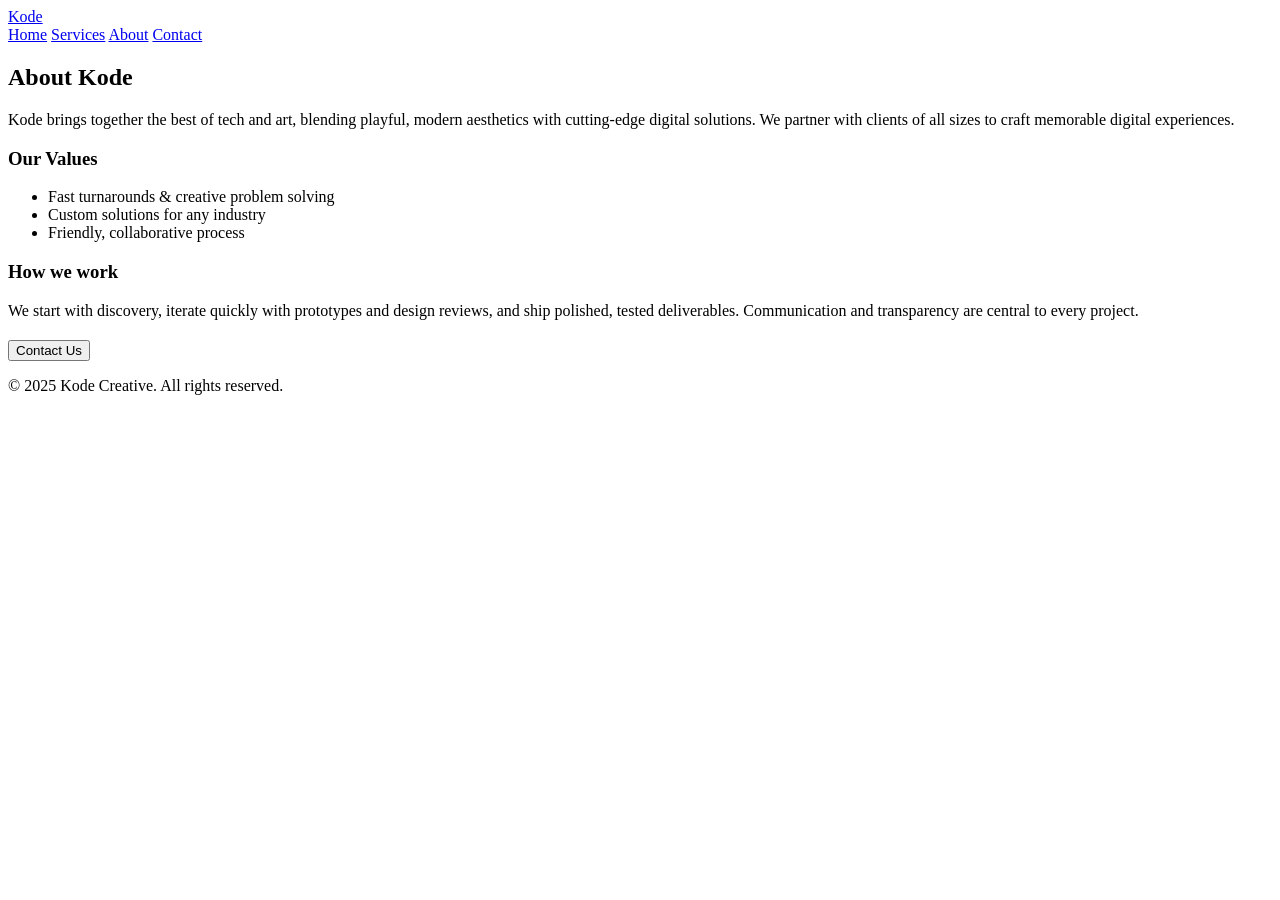
==== about.html @ 909f9038 "about.html" ====
<!doctype html>
<html lang="en">
<head>
  <meta charset="utf-8" />
  <meta name="viewport" content="width=device-width,initial-scale=1" />
  <meta name="description" content="About Kode Creative Studio — our approach, values and team ethos." />
  <title>Kode: About</title>
  <link rel="stylesheet" href="css/styles.css">
  <link href="https://fonts.googleapis.com/css?family=Orbitron:700|Roboto:400,700|Montserrat:700|Poppins:400,700&display=swap" rel="stylesheet">
</head>
<body>
  <header class="site-header" role="banner">
    <div class="header-inner">
      <a class="logo" href="index.html">Kode</a>
      <nav class="site-nav" role="navigation" aria-label="Main navigation">
        <a class="nav-link" href="index.html">Home</a>
        <a class="nav-link" href="services.html">Services</a>
        <a class="nav-link" href="about.html">About</a>
        <a class="nav-link" href="contact.html">Contact</a>
      </nav>
    </div>
  </header>

  <main class="container" role="main">
    <section class="section-card" aria-labelledby="about-heading">
      <h1 id="about-heading">About Kode</h1>
      <p class="lead">Kode brings together the best of tech and art, blending playful, modern aesthetics with cutting-edge digital solutions. We partner with clients of all sizes to craft memorable digital experiences.</p>

      <div class="about-grid">
        <div class="about-card">
          <h3>Our Values</h3>
          <ul class="about-list">
            <li>Fast turnarounds & creative problem solving</li>
            <li>Custom solutions for any industry</li>
            <li>Friendly, collaborative process</li>
          </ul>
        </div>

        <div class="about-card">
          <h3>How we work</h3>
          <p>We start with discovery, iterate quickly with prototypes and design reviews, and ship polished, tested deliverables. Communication and transparency are central to every project.</p>
        </div>
      </div>

      <div class="cta" style="margin-top:1.25rem;">
        <a href="contact.html" class="cta-button-link"><button class="cta-button">Contact Us</button></a>
      </div>
    </section>
  </main>

  <footer class="site-footer" role="contentinfo">
    <div class="footer-inner">
      <p>&copy; 2025 Kode Creative. All rights reserved.</p>
    </div>
  </footer>

  <script src="js/main.js" defer></script>
</body>
</html>
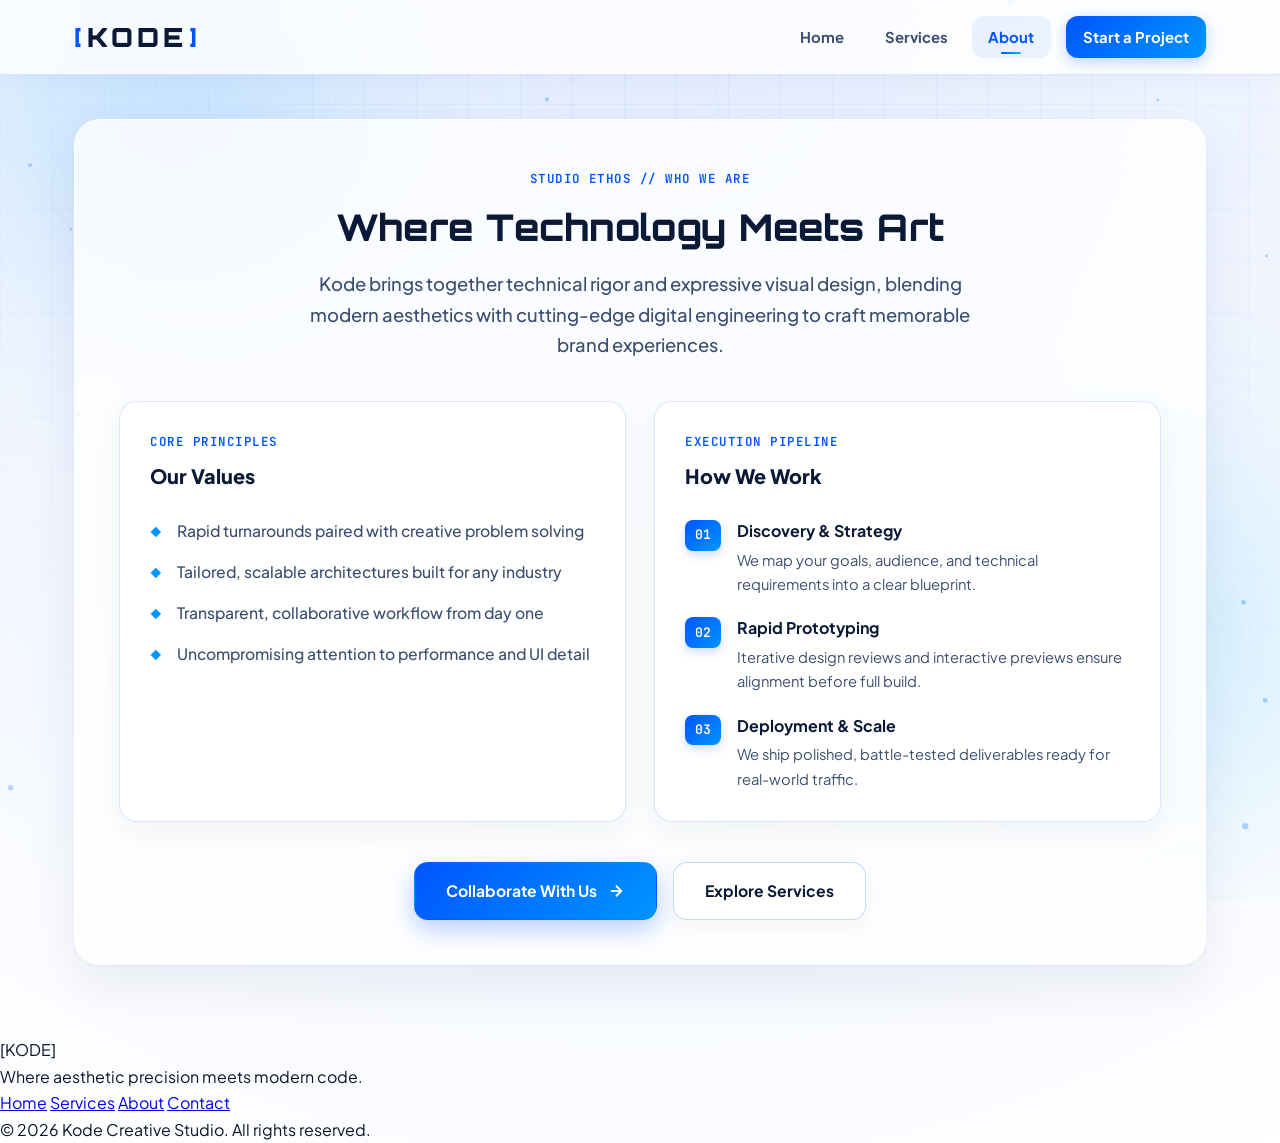
==== commit 572ec0de: "Update about.html" ====
--- a/about.html
+++ b/about.html
@@ -3,54 +3,114 @@
 <head>
   <meta charset="utf-8" />
   <meta name="viewport" content="width=device-width,initial-scale=1" />
-  <meta name="description" content="About Kode Creative Studio — our approach, values and team ethos." />
-  <title>Kode: About</title>
+  <meta name="description" content="About Kode Creative Studio — our approach, values, and execution pipeline." />
+  <title>Kode | About &amp; Architecture</title>
+  <link rel="preconnect" href="https://fonts.googleapis.com">
+  <link rel="preconnect" href="https://fonts.gstatic.com" crossorigin>
+  <link href="https://fonts.googleapis.com/css2?family=Orbitron:wght@600;800;900&family=Plus+Jakarta+Sans:wght@400;500;600;700;800&family=JetBrains+Mono:wght@500;600&display=swap" rel="stylesheet">
   <link rel="stylesheet" href="css/styles.css">
-  <link href="https://fonts.googleapis.com/css?family=Orbitron:700|Roboto:400,700|Montserrat:700|Poppins:400,700&display=swap" rel="stylesheet">
 </head>
 <body>
+  <div class="ambient-bg" aria-hidden="true">
+    <canvas id="neural-canvas"></canvas>
+    <div class="cyber-grid"></div>
+    <div class="orb orb-1"></div>
+    <div class="orb orb-2"></div>
+  </div>
+
   <header class="site-header" role="banner">
     <div class="header-inner">
-      <a class="logo" href="index.html">Kode</a>
+      <a class="logo" href="index.html">
+        <span class="logo-bracket">[</span>KODE<span class="logo-bracket">]</span>
+      </a>
+
+      <button class="nav-toggle" aria-label="Toggle navigation" aria-expanded="false">
+        <span></span><span></span><span></span>
+      </button>
+
       <nav class="site-nav" role="navigation" aria-label="Main navigation">
         <a class="nav-link" href="index.html">Home</a>
         <a class="nav-link" href="services.html">Services</a>
         <a class="nav-link" href="about.html">About</a>
-        <a class="nav-link" href="contact.html">Contact</a>
+        <a class="nav-link nav-cta" href="contact.html">Start a Project</a>
       </nav>
     </div>
   </header>
 
   <main class="container" role="main">
-    <section class="section-card" aria-labelledby="about-heading">
-      <h1 id="about-heading">About Kode</h1>
-      <p class="lead">Kode brings together the best of tech and art, blending playful, modern aesthetics with cutting-edge digital solutions. We partner with clients of all sizes to craft memorable digital experiences.</p>
+    <section class="glass-panel reveal" aria-labelledby="about-heading">
+      <div class="page-intro">
+        <span class="eyebrow">STUDIO ETHOS // WHO WE ARE</span>
+        <h1 id="about-heading">Where Technology Meets Art</h1>
+        <p class="lead">Kode brings together technical rigor and expressive visual design, blending modern aesthetics with cutting-edge digital engineering to craft memorable brand experiences.</p>
+      </div>
 
       <div class="about-grid">
-        <div class="about-card">
+        <div class="info-card tilt-card">
+          <div class="card-shine"></div>
+          <span class="eyebrow">CORE PRINCIPLES</span>
           <h3>Our Values</h3>
-          <ul class="about-list">
-            <li>Fast turnarounds & creative problem solving</li>
-            <li>Custom solutions for any industry</li>
-            <li>Friendly, collaborative process</li>
+          <ul class="tech-list">
+            <li>Rapid turnarounds paired with creative problem solving</li>
+            <li>Tailored, scalable architectures built for any industry</li>
+            <li>Transparent, collaborative workflow from day one</li>
+            <li>Uncompromising attention to performance and UI detail</li>
           </ul>
         </div>
 
-        <div class="about-card">
-          <h3>How we work</h3>
-          <p>We start with discovery, iterate quickly with prototypes and design reviews, and ship polished, tested deliverables. Communication and transparency are central to every project.</p>
+        <div class="info-card tilt-card">
+          <div class="card-shine"></div>
+          <span class="eyebrow">EXECUTION PIPELINE</span>
+          <h3>How We Work</h3>
+          <div class="pipeline-steps">
+            <div class="step">
+              <span class="step-num">01</span>
+              <div>
+                <strong>Discovery &amp; Strategy</strong>
+                <p>We map your goals, audience, and technical requirements into a clear blueprint.</p>
+              </div>
+            </div>
+            <div class="step">
+              <span class="step-num">02</span>
+              <div>
+                <strong>Rapid Prototyping</strong>
+                <p>Iterative design reviews and interactive previews ensure alignment before full build.</p>
+              </div>
+            </div>
+            <div class="step">
+              <span class="step-num">03</span>
+              <div>
+                <strong>Deployment &amp; Scale</strong>
+                <p>We ship polished, battle-tested deliverables ready for real-world traffic.</p>
+              </div>
+            </div>
+          </div>
         </div>
       </div>
 
-      <div class="cta" style="margin-top:1.25rem;">
-        <a href="contact.html" class="cta-button-link"><button class="cta-button">Contact Us</button></a>
+      <div class="cta-group" style="margin-top: 2.5rem;">
+        <a href="contact.html" class="btn btn-primary magnetic-btn">
+          <span>Collaborate With Us</span>
+          <svg width="18" height="18" viewBox="0 0 24 24" fill="none" stroke="currentColor" stroke-width="2.4"><path d="M5 12h14"/><path d="m12 5 7 7-7 7"/></svg>
+        </a>
+        <a href="services.html" class="btn btn-secondary magnetic-btn">Explore Services</a>
       </div>
     </section>
   </main>
 
   <footer class="site-footer" role="contentinfo">
     <div class="footer-inner">
-      <p>&copy; 2025 Kode Creative. All rights reserved.</p>
+      <div class="footer-brand">
+        <span class="logo-small">[KODE]</span>
+        <p>Where aesthetic precision meets modern code.</p>
+      </div>
+      <div class="footer-links">
+        <a href="index.html">Home</a>
+        <a href="services.html">Services</a>
+        <a href="about.html">About</a>
+        <a href="contact.html">Contact</a>
+      </div>
+      <p class="copyright">&copy; 2026 Kode Creative Studio. All rights reserved.</p>
     </div>
   </footer>
 
--- a/css/styles.css
+++ b/css/styles.css
@@ -0,0 +1,850 @@
+/* ==========================================================================
+   KODE CREATIVE STUDIO — LUMINOUS FUTURISTIC BLUE LIGHT THEME
+   ========================================================================== */
+
+:root {
+  /* Luminous Glacial & Crisp White Surfaces */
+  --bg-canvas: #f3f7ff;
+  --bg-glass: rgba(255, 255, 255, 0.78);
+  --bg-card: rgba(255, 255, 255, 0.92);
+  --bg-card-hover: #ffffff;
+  --bg-subtle: #eaf1ff;
+
+  /* Vibrant Royal & Electric Blue Accents */
+  --blue-primary: #0055ff;
+  --blue-electric: #0095ff;
+  --cyan-accent: #00c2ff;
+  --blue-deep: #0a1936;
+  --blue-border: rgba(0, 85, 255, 0.14);
+  --blue-border-active: rgba(0, 149, 255, 0.55);
+
+  /* High-Contrast Typography */
+  --text-primary: #09152b;
+  --text-secondary: #3b4f70;
+  --text-muted: #687d9e;
+
+  /* Shadows & Glows */
+  --shadow-glass: 0 20px 50px rgba(9, 30, 66, 0.07), 0 1px 3px rgba(0, 85, 255, 0.06);
+  --shadow-card: 0 10px 28px rgba(9, 30, 66, 0.05);
+  --shadow-card-hover: 0 22px 44px rgba(0, 85, 255, 0.14), 0 0 0 1px rgba(0, 149, 255, 0.35);
+  --shadow-btn: 0 10px 25px rgba(0, 85, 255, 0.28);
+
+  /* Fonts & Layout */
+  --font-display: 'Orbitron', sans-serif;
+  --font-sans: 'Plus Jakarta Sans', -apple-system, BlinkMacSystemFont, sans-serif;
+  --font-mono: 'JetBrains Mono', monospace;
+  --max-width: 1180px;
+  --radius-lg: 26px;
+  --radius-md: 18px;
+  --radius-sm: 12px;
+  --ease-out: cubic-bezier(0.22, 1, 0.36, 1);
+}
+
+/* Reset */
+*, *::before, *::after {
+  box-sizing: border-box;
+  margin: 0;
+  padding: 0;
+}
+
+html {
+  scroll-behavior: smooth;
+  background-color: var(--bg-canvas);
+}
+
+body {
+  font-family: var(--font-sans);
+  background: radial-gradient(circle at 50% 0%, #e1ecff 0%, var(--bg-canvas) 65%, #ffffff 100%);
+  color: var(--text-primary);
+  min-height: 100vh;
+  display: flex;
+  flex-direction: column;
+  line-height: 1.65;
+  overflow-x: hidden;
+  -webkit-font-smoothing: antialiased;
+}
+
+/* ==========================================================================
+   INTERACTIVE PARTICLE CANVAS & AMBIENT LIGHT BACKDROP
+   ========================================================================== */
+.ambient-bg {
+  position: fixed;
+  inset: 0;
+  pointer-events: none;
+  z-index: 0;
+  overflow: hidden;
+}
+
+#neural-canvas {
+  position: absolute;
+  inset: 0;
+  width: 100%;
+  height: 100%;
+  opacity: 0.85;
+}
+
+.cyber-grid {
+  position: absolute;
+  inset: 0;
+  background-image:
+    linear-gradient(to right, rgba(0, 85, 255, 0.045) 1px, transparent 1px),
+    linear-gradient(to bottom, rgba(0, 85, 255, 0.045) 1px, transparent 1px);
+  background-size: 52px 52px;
+  mask-image: radial-gradient(ellipse 85% 75% at 50% 25%, #000 35%, transparent 100%);
+  -webkit-mask-image: radial-gradient(ellipse 85% 75% at 50% 25%, #000 35%, transparent 100%);
+}
+
+.orb {
+  position: absolute;
+  border-radius: 50%;
+  filter: blur(85px);
+}
+
+.orb-1 {
+  width: 560px;
+  height: 560px;
+  top: -180px;
+  left: -120px;
+  background: radial-gradient(circle, rgba(0, 149, 255, 0.22), transparent 70%);
+  animation: drift 18s ease-in-out infinite alternate;
+}
+
+.orb-2 {
+  width: 500px;
+  height: 500px;
+  bottom: 0;
+  right: -120px;
+  background: radial-gradient(circle, rgba(0, 194, 255, 0.2), transparent 70%);
+  animation: drift 22s ease-in-out infinite alternate-reverse;
+}
+
+@keyframes drift {
+  0% { transform: translate(0, 0) scale(1); }
+  100% { transform: translate(45px, 30px) scale(1.08); }
+}
+
+/* ==========================================================================
+   HEADER & NAVIGATION
+   ========================================================================== */
+.site-header {
+  position: sticky;
+  top: 0;
+  z-index: 50;
+  background: rgba(255, 255, 255, 0.82);
+  backdrop-filter: blur(18px);
+  -webkit-backdrop-filter: blur(18px);
+  border-bottom: 1px solid var(--blue-border);
+  box-shadow: 0 4px 24px rgba(9, 30, 66, 0.04);
+}
+
+.header-inner {
+  max-width: var(--max-width);
+  margin: 0 auto;
+  padding: 0.95rem 1.5rem;
+  display: flex;
+  align-items: center;
+  justify-content: space-between;
+}
+
+.logo {
+  font-family: var(--font-display);
+  font-size: 1.65rem;
+  font-weight: 900;
+  letter-spacing: 0.14em;
+  color: var(--blue-deep);
+  text-decoration: none;
+  display: inline-flex;
+  align-items: center;
+  gap: 2px;
+  transition: transform 0.25s var(--ease-out);
+}
+
+.logo-bracket {
+  color: var(--blue-primary);
+  font-weight: 700;
+}
+
+.logo:hover {
+  transform: scale(1.03);
+}
+
+.site-nav {
+  display: flex;
+  align-items: center;
+  gap: 0.45rem;
+}
+
+.nav-link {
+  color: var(--text-secondary);
+  text-decoration: none;
+  font-size: 0.93rem;
+  font-weight: 700;
+  padding: 0.55rem 1.05rem;
+  border-radius: var(--radius-sm);
+  transition: all 0.25s var(--ease-out);
+  position: relative;
+}
+
+.nav-link:hover,
+.nav-link.active {
+  color: var(--blue-primary);
+  background: rgba(0, 85, 255, 0.07);
+}
+
+.nav-link.active::after {
+  content: '';
+  position: absolute;
+  bottom: 4px;
+  left: 50%;
+  transform: translateX(-50%);
+  width: 20px;
+  height: 2.5px;
+  background: linear-gradient(90deg, var(--blue-primary), var(--cyan-accent));
+  border-radius: 2px;
+}
+
+.nav-link.nav-cta {
+  margin-left: 0.5rem;
+  background: linear-gradient(135deg, var(--blue-primary), var(--blue-electric));
+  color: #ffffff;
+  box-shadow: 0 4px 14px rgba(0, 85, 255, 0.25);
+}
+
+.nav-link.nav-cta:hover {
+  transform: translateY(-1px);
+  box-shadow: 0 6px 20px rgba(0, 85, 255, 0.38);
+  color: #ffffff;
+}
+
+.nav-link.nav-cta.active::after {
+  display: none;
+}
+
+/* Mobile Toggle */
+.nav-toggle {
+  display: none;
+  flex-direction: column;
+  gap: 5px;
+  background: #ffffff;
+  border: 1px solid var(--blue-border);
+  padding: 9px;
+  border-radius: 10px;
+  cursor: pointer;
+}
+
+.nav-toggle span {
+  display: block;
+  width: 22px;
+  height: 2px;
+  background: var(--blue-primary);
+  transition: 0.3s ease;
+}
+
+/* ==========================================================================
+   MAIN CONTAINER & HERO
+   ========================================================================== */
+.container {
+  position: relative;
+  z-index: 2;
+  max-width: var(--max-width);
+  width: 100%;
+  margin: 0 auto;
+  padding: 2.75rem 1.5rem 4.5rem;
+  flex: 1;
+}
+
+.hero-section {
+  text-align: center;
+  padding: 3rem 1rem 3.75rem;
+  max-width: 900px;
+  margin: 0 auto;
+}
+
+.status-badge {
+  display: inline-flex;
+  align-items: center;
+  gap: 0.6rem;
+  padding: 0.45rem 1.1rem;
+  background: rgba(255, 255, 255, 0.9);
+  border: 1px solid rgba(0, 149, 255, 0.3);
+  border-radius: 999px;
+  font-family: var(--font-mono);
+  font-size: 0.75rem;
+  font-weight: 600;
+  letter-spacing: 0.08em;
+  color: var(--blue-primary);
+  box-shadow: 0 4px 16px rgba(0, 85, 255, 0.08);
+  margin-bottom: 1.75rem;
+}
+
+.pulse-dot {
+  width: 8px;
+  height: 8px;
+  border-radius: 50%;
+  background: var(--blue-electric);
+  box-shadow: 0 0 0 3px rgba(0, 149, 255, 0.25);
+  animation: pulse 2s infinite;
+}
+
+@keyframes pulse {
+  0%, 100% { transform: scale(1); opacity: 1; }
+  50% { transform: scale(0.85); opacity: 0.55; }
+}
+
+.typewriter-wrapper {
+  min-height: 4.5rem;
+  display: flex;
+  align-items: center;
+  justify-content: center;
+  margin-bottom: 1.25rem;
+}
+
+.typewriter {
+  font-family: var(--font-display);
+  font-size: clamp(1.7rem, 4.2vw, 2.95rem);
+  font-weight: 900;
+  line-height: 1.22;
+  background: linear-gradient(135deg, var(--blue-deep) 15%, var(--blue-primary) 60%, var(--cyan-accent) 100%);
+  -webkit-background-clip: text;
+  -webkit-text-fill-color: transparent;
+  border-right: 3.5px solid var(--blue-primary);
+  padding-right: 6px;
+  animation: blink-cursor 0.75s steps(1) infinite;
+}
+
+@keyframes blink-cursor {
+  0%, 100% { border-color: var(--blue-primary); }
+  50% { border-color: transparent; }
+}
+
+.lead {
+  font-size: 1.15rem;
+  color: var(--text-secondary);
+  max-width: 680px;
+  margin: 0 auto 2.25rem;
+  font-weight: 500;
+}
+
+.lead-left {
+  font-size: 1.05rem;
+  color: var(--text-secondary);
+  margin-bottom: 2rem;
+}
+
+.text-highlight {
+  color: var(--blue-primary);
+  font-weight: 700;
+}
+
+/* ==========================================================================
+   BUTTONS & MAGNETIC INTERACTION
+   ========================================================================== */
+.cta-group {
+  display: flex;
+  justify-content: center;
+  align-items: center;
+  gap: 1rem;
+  flex-wrap: wrap;
+}
+
+.btn {
+  display: inline-flex;
+  align-items: center;
+  justify-content: center;
+  gap: 0.6rem;
+  padding: 0.95rem 1.95rem;
+  border-radius: 14px;
+  font-family: var(--font-sans);
+  font-size: 0.98rem;
+  font-weight: 700;
+  text-decoration: none;
+  cursor: pointer;
+  border: 1px solid transparent;
+  transition: transform 0.25s var(--ease-out), box-shadow 0.25s var(--ease-out), background 0.25s ease;
+}
+
+.btn-primary {
+  background: linear-gradient(135deg, var(--blue-primary) 0%, var(--blue-electric) 100%);
+  color: #ffffff;
+  box-shadow: var(--shadow-btn);
+}
+
+.btn-primary:hover {
+  box-shadow: 0 14px 32px rgba(0, 85, 255, 0.38);
+  filter: brightness(1.05);
+}
+
+.btn-secondary {
+  background: rgba(255, 255, 255, 0.9);
+  color: var(--blue-deep);
+  border-color: rgba(0, 85, 255, 0.22);
+  box-shadow: 0 6px 20px rgba(9, 30, 66, 0.05);
+}
+
+.btn-secondary:hover {
+  background: #ffffff;
+  border-color: var(--blue-primary);
+  color: var(--blue-primary);
+  box-shadow: 0 10px 26px rgba(0, 85, 255, 0.14);
+}
+
+.btn-full {
+  width: 100%;
+}
+
+.btn:disabled {
+  opacity: 0.6;
+  cursor: not-allowed;
+}
+
+/* Metrics Bar */
+.metrics-bar {
+  margin-top: 3.5rem;
+  display: inline-flex;
+  align-items: center;
+  justify-content: center;
+  gap: 2.25rem;
+  padding: 1.35rem 2.5rem;
+  background: var(--bg-glass);
+  border: 1px solid rgba(255, 255, 255, 0.95);
+  box-shadow: var(--shadow-glass);
+  border-radius: var(--radius-md);
+  backdrop-filter: blur(16px);
+  flex-wrap: wrap;
+}
+
+.metric-item {
+  display: flex;
+  flex-direction: column;
+  align-items: center;
+}
+
+.metric-value {
+  font-family: var(--font-display);
+  font-size: 1.3rem;
+  font-weight: 800;
+  color: var(--blue-primary);
+}
+
+.metric-label {
+  font-size: 0.78rem;
+  font-weight: 600;
+  color: var(--text-muted);
+  text-transform: uppercase;
+  letter-spacing: 0.06em;
+  margin-top: 0.2rem;
+}
+
+.metric-divider {
+  width: 1px;
+  height: 34px;
+  background: var(--blue-border);
+}
+
+/* ==========================================================================
+   FROSTED GLASS PANELS & FILTER BAR
+   ========================================================================== */
+.glass-panel {
+  background: var(--bg-glass);
+  border: 1px solid rgba(255, 255, 255, 0.95);
+  border-radius: var(--radius-lg);
+  padding: 2.75rem;
+  backdrop-filter: blur(20px);
+  -webkit-backdrop-filter: blur(20px);
+  box-shadow: var(--shadow-glass);
+}
+
+.eyebrow {
+  display: inline-block;
+  font-family: var(--font-mono);
+  font-size: 0.78rem;
+  font-weight: 600;
+  letter-spacing: 0.12em;
+  color: var(--blue-primary);
+  margin-bottom: 0.45rem;
+}
+
+.page-intro {
+  text-align: center;
+  margin-bottom: 2.5rem;
+}
+
+.page-intro h1,
+.section-header h2,
+.contact-info h1 {
+  font-family: var(--font-display);
+  font-size: clamp(1.6rem, 3vw, 2.3rem);
+  font-weight: 800;
+  color: var(--blue-deep);
+  margin-bottom: 0.75rem;
+  letter-spacing: 0.01em;
+}
+
+.section-header {
+  display: flex;
+  align-items: flex-end;
+  justify-content: space-between;
+  margin-bottom: 2rem;
+  gap: 1rem;
+  flex-wrap: wrap;
+}
+
+.text-link {
+  color: var(--blue-primary);
+  text-decoration: none;
+  font-weight: 700;
+  font-size: 0.95rem;
+  transition: transform 0.2s ease;
+}
+
+.text-link:hover {
+  text-decoration: underline;
+}
+
+/* Category Filter Tabs */
+.filter-bar {
+  display: inline-flex;
+  flex-wrap: wrap;
+  justify-content: center;
+  gap: 0.5rem;
+  padding: 0.45rem;
+  background: var(--bg-subtle);
+  border: 1px solid var(--blue-border);
+  border-radius: 14px;
+  margin-top: 0.5rem;
+}
+
+.filter-btn {
+  border: none;
+  background: transparent;
+  color: var(--text-secondary);
+  font-family: var(--font-sans);
+  font-size: 0.88rem;
+  font-weight: 700;
+  padding: 0.55rem 1.15rem;
+  border-radius: 10px;
+  cursor: pointer;
+  transition: all 0.22s var(--ease-out);
+}
+
+.filter-btn:hover {
+  color: var(--blue-primary);
+}
+
+.filter-btn.active {
+  background: #ffffff;
+  color: var(--blue-primary);
+  box-shadow: 0 4px 12px rgba(0, 85, 255, 0.12);
+}
+
+/* ==========================================================================
+   3D TILT CARDS & SPECULAR SHINE
+   ========================================================================== */
+.services-grid {
+  display: grid;
+  grid-template-columns: repeat(auto-fit, minmax(300px, 1fr));
+  gap: 1.5rem;
+}
+
+.tilt-card {
+  position: relative;
+  background: var(--bg-card);
+  border: 1px solid var(--blue-border);
+  border-radius: var(--radius-md);
+  padding: 1.9rem;
+  box-shadow: var(--shadow-card);
+  transition: transform 0.2s ease-out, box-shadow 0.3s var(--ease-out), border-color 0.3s ease;
+  overflow: hidden;
+  display: flex;
+  flex-direction: column;
+  transform-style: preserve-3d;
+}
+
+.tilt-card.hidden-card {
+  display: none;
+}
+
+/* Specular Light Sheen following Cursor */
+.card-shine {
+  position: absolute;
+  inset: 0;
+  background: radial-gradient(
+    380px circle at var(--mouse-x, 50%) var(--mouse-y, 50%),
+    rgba(0, 149, 255, 0.13),
+    transparent 50%
+  );
+  opacity: 0;
+  transition: opacity 0.3s ease;
+  pointer-events: none;
+}
+
+.tilt-card:hover .card-shine {
+  opacity: 1;
+}
+
+.service-card {
+  cursor: pointer;
+}
+
+.service-card:hover,
+.service-card:focus-visible {
+  background: var(--bg-card-hover);
+  box-shadow: var(--shadow-card-hover);
+  border-color: var(--blue-border-active);
+  outline: none;
+}
+
+.card-top {
+  display: flex;
+  align-items: center;
+  justify-content: space-between;
+  margin-bottom: 1.25rem;
+}
+
+.card-icon {
+  width: 50px;
+  height: 50px;
+  border-radius: 14px;
+  background: linear-gradient(135deg, rgba(0, 85, 255, 0.1), rgba(0, 194, 255, 0.14));
+  border: 1px solid rgba(0, 85, 255, 0.18);
+  display: flex;
+  align-items: center;
+  justify-content: center;
+  color: var(--blue-primary);
+  margin-bottom: 1.15rem;
+  transition: all 0.3s var(--ease-out);
+}
+
+.card-top .card-icon {
+  margin-bottom: 0;
+}
+
+.service-card:hover .card-icon {
+  background: linear-gradient(135deg, var(--blue-primary), var(--blue-electric));
+  color: #ffffff;
+  transform: scale(1.06);
+  box-shadow: 0 8px 20px rgba(0, 85, 255, 0.28);
+}
+
+.module-tag {
+  font-family: var(--font-mono);
+  font-size: 0.75rem;
+  font-weight: 600;
+  color: var(--blue-primary);
+  background: var(--bg-subtle);
+  padding: 0.25rem 0.6rem;
+  border-radius: 6px;
+}
+
+.service-card h3,
+.info-card h3 {
+  font-size: 1.24rem;
+  font-weight: 800;
+  color: var(--blue-deep);
+  margin-bottom: 0.6rem;
+}
+
+.service-card p,
+.info-card p {
+  font-size: 0.96rem;
+  color: var(--text-secondary);
+  line-height: 1.65;
+  flex: 1;
+}
+
+.card-action {
+  display: inline-block;
+  margin-top: 1.35rem;
+  font-family: var(--font-mono);
+  font-size: 0.82rem;
+  color: var(--blue-primary);
+  font-weight: 600;
+  transition: transform 0.25s ease;
+}
+
+.service-card:hover .card-action {
+  transform: translateX(5px);
+}
+
+/* ==========================================================================
+   ABOUT PAGE
+   ========================================================================== */
+.about-grid {
+  display: grid;
+  grid-template-columns: repeat(auto-fit, minmax(320px, 1fr));
+  gap: 1.75rem;
+}
+
+.tech-list {
+  list-style: none;
+  margin-top: 1rem;
+  display: flex;
+  flex-direction: column;
+  gap: 0.95rem;
+}
+
+.tech-list li {
+  position: relative;
+  padding-left: 1.65rem;
+  color: var(--text-secondary);
+  font-size: 0.98rem;
+  font-weight: 500;
+}
+
+.tech-list li::before {
+  content: "◆";
+  position: absolute;
+  left: 0;
+  color: var(--blue-electric);
+  font-size: 0.85rem;
+  top: 3px;
+}
+
+.pipeline-steps {
+  margin-top: 1rem;
+  display: flex;
+  flex-direction: column;
+  gap: 1.2rem;
+}
+
+.step {
+  display: flex;
+  gap: 1rem;
+  align-items: flex-start;
+}
+
+.step-num {
+  font-family: var(--font-mono);
+  font-size: 0.82rem;
+  font-weight: 600;
+  color: #ffffff;
+  background: linear-gradient(135deg, var(--blue-primary), var(--blue-electric));
+  padding: 0.28rem 0.6rem;
+  border-radius: 8px;
+  margin-top: 2px;
+  box-shadow: 0 4px 10px rgba(0, 85, 255, 0.2);
+}
+
+.step strong {
+  display: block;
+  color: var(--blue-deep);
+  font-size: 1rem;
+  margin-bottom: 0.2rem;
+}
+
+.step p {
+  font-size: 0.92rem;
+  color: var(--text-secondary);
+}
+
+/* ==========================================================================
+   CONTACT PAGE & FORM
+   ========================================================================== */
+.contact-layout {
+  display: grid;
+  grid-template-columns: 1fr 1.25fr;
+  gap: 3rem;
+  align-items: start;
+}
+
+.contact-details {
+  display: flex;
+  flex-direction: column;
+  gap: 1rem;
+}
+
+.detail-box {
+  padding: 1.2rem 1.4rem;
+  background: #ffffff;
+  border: 1px solid var(--blue-border);
+  border-radius: var(--radius-sm);
+  box-shadow: 0 4px 16px rgba(9, 30, 66, 0.03);
+}
+
+.detail-label {
+  display: block;
+  font-family: var(--font-mono);
+  font-size: 0.72rem;
+  font-weight: 600;
+  color: var(--text-muted);
+  letter-spacing: 0.1em;
+  margin-bottom: 0.3rem;
+}
+
+.detail-value,
+.decorative-link {
+  color: var(--blue-primary);
+  font-weight: 700;
+  text-decoration: none;
+  font-size: 1rem;
+  word-break: break-word;
+}
+
+.decorative-link:hover {
+  text-decoration: underline;
+}
+
+.contact-form-wrapper {
+  background: #ffffff;
+  border: 1px solid var(--blue-border);
+  border-radius: var(--radius-md);
+  padding: 2.15rem;
+  box-shadow: 0 12px 32px rgba(9, 30, 66, 0.05);
+}
+
+.contact-form {
+  display: flex;
+  flex-direction: column;
+  gap: 1.15rem;
+}
+
+.form-row {
+  display: grid;
+  grid-template-columns: 1fr 1fr;
+  gap: 1rem;
+}
+
+.form-group {
+  display: flex;
+  flex-direction: column;
+  gap: 0.45rem;
+}
+
+.form-group label {
+  font-size: 0.86rem;
+  font-weight: 700;
+  color: var(--blue-deep);
+}
+
+.contact-form input,
+.contact-form select,
+.contact-form textarea {
+  width: 100%;
+  padding: 0.88rem 1rem;
+  border-radius: var(--radius-sm);
+  border: 1.5px solid #dce6f7;
+  background: #f8fbff;
+  color: var(--text-primary);
+  font-family: var(--font-sans);
+  font-size: 0.95rem;
+  font-weight: 500;
+  outline: none;
+  transition: border-color 0.25s ease, box-shadow 0.25s ease, background 0.25s ease;
+}
+
+.contact-form input::placeholder,
+.contact-form textarea::placeholder {
+  color: #8fa1bf;
+}
+
+.contact-form input:focus,
+.contact-form select:focus,
+.contact-form textarea:focus {
+  border-color: var(--blue-primary);
+  background: #ffffff;
+  box-shadow: 0 0 0 4px rgba(0, 85, 255, 0.12);
+}
+
+.status-banner {
+  padding: 0.95rem 1.1rem;
+  border-
